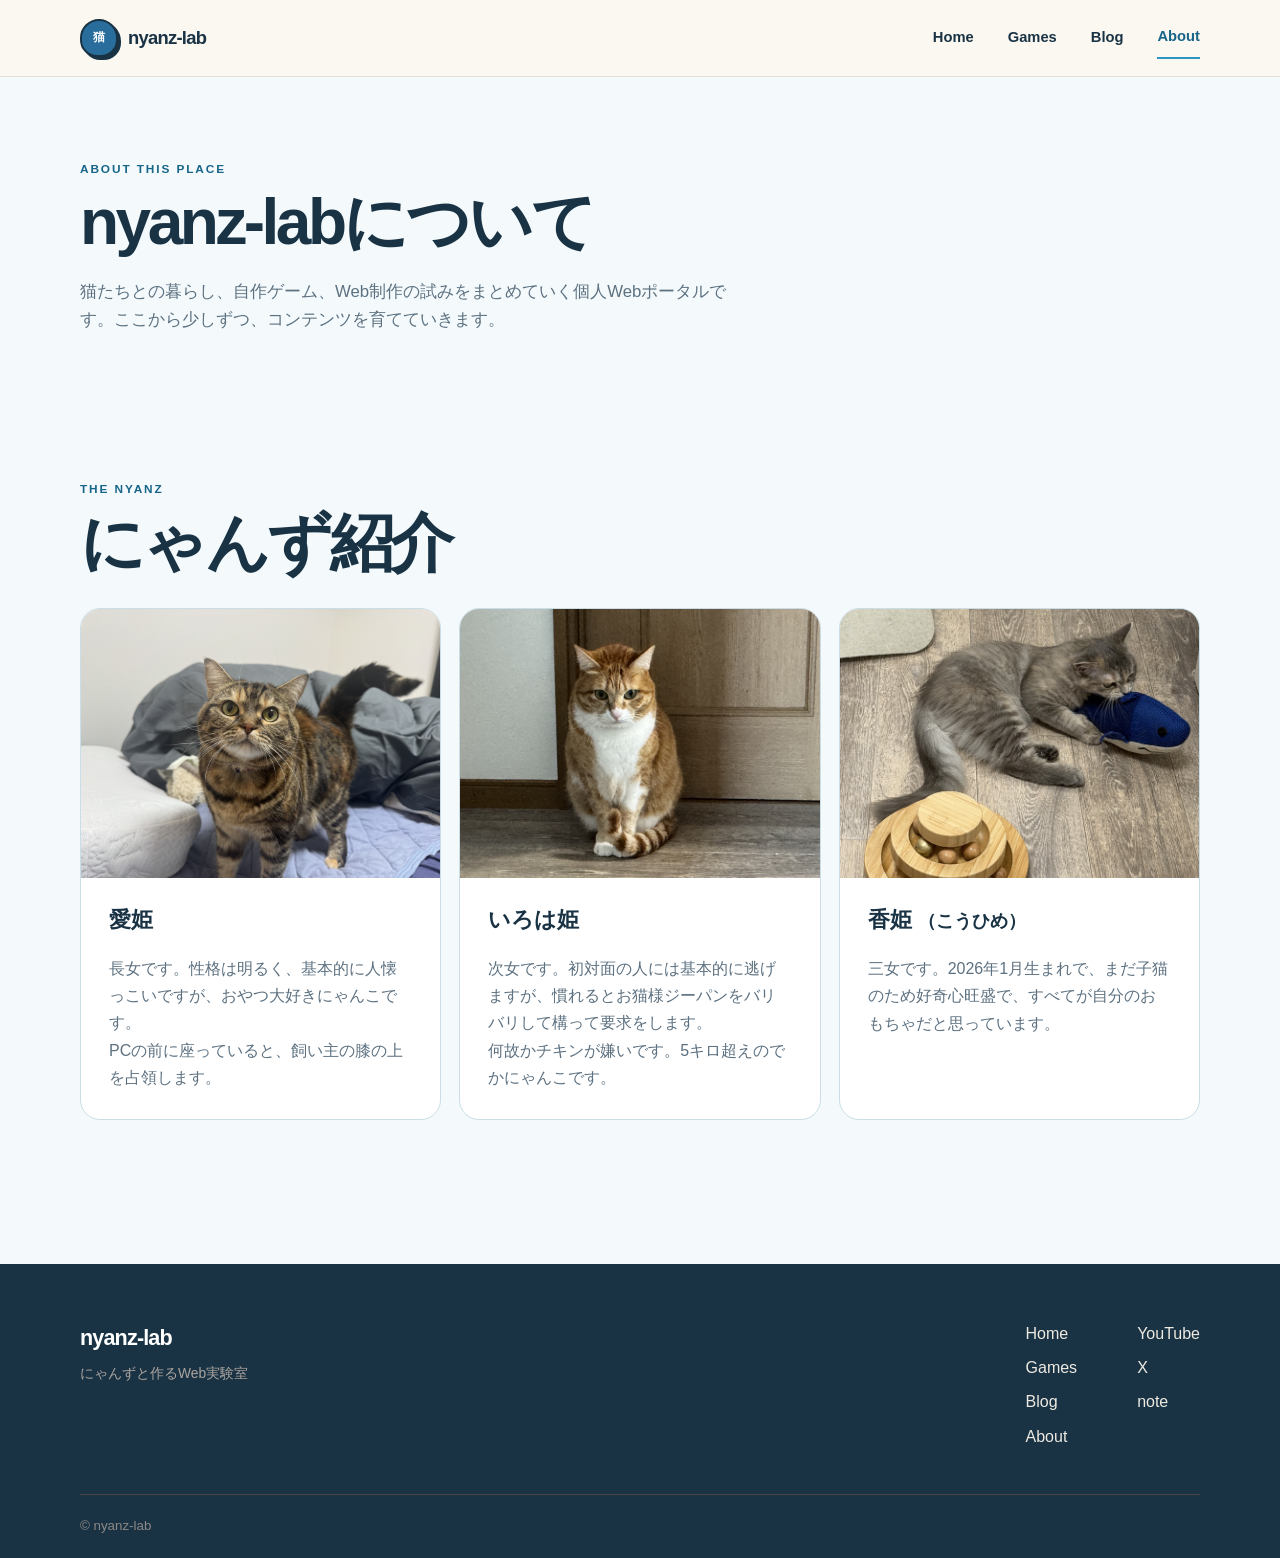
==== about/index.html @ 1f0c1e99 "Initial commit" ====
<!doctype html>
<html lang="ja">
    <head>
        <meta charset="utf-8" />
        <meta name="viewport" content="width=device-width, initial-scale=1" />
        <meta
            name="description"
            content="個人Webポータルnyanz-labと、愛姫・いろは姫・香姫を紹介するページです。"
        />
        <title>About | nyanz-lab</title>
        <link rel="icon" href="/favicon.ico" sizes="any" />
        <link rel="stylesheet" href="/assets/css/common.css" />
        <script src="/assets/js/common.js" defer></script>
    </head>
    <body>
        <a class="skip-link" href="#main-content">本文へ移動</a>
        <header class="site-header">
            <div class="header-inner">
                <a class="site-brand" href="/" aria-label="nyanz-lab ホーム"
                    ><span class="brand-mark" aria-hidden="true">猫</span><span>nyanz-lab</span></a
                >
                <nav class="main-nav" aria-label="メインナビゲーション">
                    <a href="/">Home</a><a href="/games/">Games</a><a href="/blog/">Blog</a
                    ><a href="/about/" aria-current="page">About</a>
                </nav>
            </div>
        </header>
        <main id="main-content">
            <header class="page-hero">
                <p class="eyebrow">About this place</p>
                <h1>nyanz-labについて</h1>
                <p>
                    猫たちとの暮らし、自作ゲーム、Web制作の試みをまとめていく個人Webポータルです。ここから少しずつ、コンテンツを育てていきます。
                </p>
            </header>
            <section class="content-section" aria-labelledby="cats-title">
                <div class="section-heading">
                    <div>
                        <p class="eyebrow">The nyanz</p>
                        <h2 id="cats-title">にゃんず紹介</h2>
                    </div>
                </div>
                <div class="card-grid">
                    <article class="cat-card">
                        <figure class="cat-photo">
                            <img
                                src="/assets/images/cats/megohime.png"
                                alt="ベッドの上に立つ愛姫"
                                width="1000"
                                height="750"
                                loading="lazy"
                                decoding="async"
                            />
                        </figure>
                        <div class="cat-card-body">
                            <h3>愛姫</h3>
                            <p>
                                長女です。性格は明るく、基本的に人懐っこいですが、おやつ大好きにゃんこです。<br />
                                PCの前に座っていると、飼い主の膝の上を占領します。
                            </p>
                        </div>
                    </article>
                    <article class="cat-card">
                        <figure class="cat-photo">
                            <img
                                src="/assets/images/cats/irohahime.png"
                                alt="ドアの前に座るいろは姫"
                                width="1000"
                                height="750"
                                loading="lazy"
                                decoding="async"
                            />
                        </figure>
                        <div class="cat-card-body">
                            <h3>いろは姫</h3>
                            <p>
                                次女です。初対面の人には基本的に逃げますが、慣れるとお猫様ジーパンをバリバリして構って要求をします。<br />
                                何故かチキンが嫌いです。5キロ超えのでかにゃんこです。
                            </p>
                        </div>
                    </article>
                    <article class="cat-card">
                        <figure class="cat-photo">
                            <img
                                src="/assets/images/cats/kouhime.png"
                                alt="おもちゃで遊ぶ香姫"
                                width="750"
                                height="1000"
                                loading="lazy"
                                decoding="async"
                            />
                        </figure>
                        <div class="cat-card-body">
                            <h3>香姫 <small>（こうひめ）</small></h3>
                            <p>
                                三女です。2026年1月生まれで、まだ子猫のため好奇心旺盛で、すべてが自分のおもちゃだと思っています。
                            </p>
                        </div>
                    </article>
                </div>
            </section>
        </main>
        <footer class="site-footer">
            <div class="footer-inner">
                <div>
                    <a class="footer-brand" href="/">nyanz-lab</a>
                    <p>にゃんずと作るWeb実験室</p>
                </div>
                <nav class="footer-nav" aria-label="フッターナビゲーション">
                    <a href="/">Home</a><a href="/games/">Games</a><a href="/blog/">Blog</a
                    ><a href="/about/">About</a>
                </nav>
                <nav class="footer-social" aria-label="ソーシャルリンク">
                    <a data-social="youtube" aria-disabled="true">YouTube</a
                    ><a data-social="x" aria-disabled="true">X</a
                    ><a data-social="note" aria-disabled="true">note</a>
                </nav>
            </div>
            <p class="copyright"><small>© nyanz-lab</small></p>
        </footer>
    </body>
</html>
---- assets/css/common.css ----
:root {
    --ink: #193345;
    --muted: #5d7180;
    --paper: #f4fafc;
    --surface: #ffffff;
    --surface-warm: #e8f5fa;
    --line: #cbdde6;
    --accent: #2d95c4;
    --accent-dark: #176589;
    --blue: #286d9b;
    --sky: #9edcf2;
    --radius-sm: 10px;
    --radius: 20px;
    --shadow: 0 20px 60px rgba(61, 46, 37, 0.1);
    --content: min(1120px, calc(100% - 40px));
}

* { box-sizing: border-box; }

html { scroll-behavior: smooth; }

body {
    margin: 0;
    color: var(--ink);
    background: var(--paper);
    font-family: 'Hiragino Sans', 'Yu Gothic', 'Meiryo', sans-serif;
    line-height: 1.7;
}

a { color: inherit; }
img { max-width: 100%; }

.skip-link {
    position: fixed;
    z-index: 100;
    top: 8px;
    left: 8px;
    padding: 8px 14px;
    color: #fff;
    background: var(--ink);
    transform: translateY(-150%);
}

.skip-link:focus { transform: translateY(0); }

.site-header {
    position: relative;
    z-index: 10;
    border-bottom: 1px solid rgba(221, 213, 200, 0.7);
    background: rgba(251, 248, 241, 0.94);
}

.header-inner,
.footer-inner {
    width: var(--content);
    margin: 0 auto;
}

.header-inner {
    display: flex;
    min-height: 76px;
    align-items: center;
    justify-content: space-between;
    gap: 28px;
}

.site-brand,
.footer-brand {
    text-decoration: none;
    font-weight: 900;
    letter-spacing: -0.04em;
}

.site-brand { display: flex; align-items: center; gap: 10px; font-size: 1.15rem; }

.brand-mark {
    display: grid;
    width: 38px;
    height: 38px;
    place-items: center;
    border: 2px solid var(--ink);
    border-radius: 50% 50% 45% 45%;
    color: #fff;
    background: var(--blue);
    font-size: 0.78rem;
    box-shadow: 3px 3px 0 var(--ink);
}

.main-nav { display: flex; align-items: center; gap: clamp(16px, 3vw, 34px); }
.main-nav a { padding: 7px 0; text-decoration: none; font-size: 0.92rem; font-weight: 700; }
.main-nav a[aria-current='page'] { border-bottom: 2px solid var(--accent); color: var(--accent-dark); }

.hero {
    position: relative;
    display: grid;
    grid-template-columns: 1.08fr 0.92fr;
    width: var(--content);
    min-height: 610px;
    margin: 0 auto;
    align-items: center;
    gap: clamp(36px, 7vw, 90px);
    padding: 76px 0 88px;
}

.hero::before {
    position: absolute;
    z-index: -1;
    top: 10%;
    left: -16%;
    width: 360px;
    height: 360px;
    border-radius: 50%;
    background: rgba(158, 220, 242, 0.28);
    content: '';
    filter: blur(2px);
}

.eyebrow {
    margin: 0 0 8px;
    color: var(--accent-dark);
    font-size: 0.74rem;
    font-weight: 900;
    letter-spacing: 0.16em;
    text-transform: uppercase;
}

.hero h1 {
    margin: 0;
    font-size: clamp(3rem, 7.3vw, 6.6rem);
    line-height: 1.04;
    letter-spacing: -0.07em;
}

.hero h1 span { color: var(--accent); }
.hero-lead { max-width: 650px; margin: 28px 0 0; color: var(--muted); font-size: 1.05rem; }
.hero-actions { display: flex; align-items: center; gap: 24px; margin-top: 34px; }

.button {
    display: inline-flex;
    min-height: 48px;
    align-items: center;
    justify-content: center;
    padding: 10px 22px;
    border: 2px solid var(--ink);
    border-radius: 999px;
    text-decoration: none;
    font-weight: 800;
}

.button-primary { color: #fff; background: var(--blue); box-shadow: 4px 4px 0 var(--ink); }
.button-primary:hover { background: var(--accent-dark); }
.button-primary:active { transform: translate(2px, 2px); box-shadow: 2px 2px 0 var(--ink); }
.text-link { font-weight: 800; text-underline-offset: 4px; }
.text-link:hover { color: var(--accent-dark); }

.hero-visual { position: relative; min-height: 390px; }

.lab-window {
    position: absolute;
    inset: 35px 14px 35px 20px;
    overflow: hidden;
    padding: 17px;
    border: 2px solid var(--ink);
    border-radius: 30px;
    background: var(--surface);
    box-shadow: 13px 13px 0 var(--sky);
    transform: rotate(2deg);
}

.window-dot { display: inline-block; width: 10px; height: 10px; margin-right: 5px; border-radius: 50%; background: var(--line); }
.window-dot:first-child { background: var(--accent); }
.window-dot:nth-child(2) { background: var(--sky); }
.window-dot:nth-child(3) { background: var(--blue); }

.lab-code {
    display: grid;
    height: calc(100% - 24px);
    place-items: center;
    align-content: center;
    gap: 12px;
    border-radius: 18px;
    color: #dff5ff;
    background: #183d57;
    font-family: Consolas, monospace;
}

.lab-code strong { font-size: clamp(4.8rem, 11vw, 8.5rem); line-height: 1; }
.orbit { position: absolute; z-index: 2; padding: 5px 12px; border: 2px solid var(--ink); border-radius: 999px; background: var(--paper); font-size: 0.7rem; font-weight: 900; }
.orbit-one { top: 10px; right: 10%; transform: rotate(6deg); }
.orbit-two { bottom: 4px; left: 5%; transform: rotate(-7deg); }
.orbit-three { right: -7px; bottom: 65px; transform: rotate(7deg); }

.content-section { width: var(--content); margin: 0 auto; padding: 80px 0; }
.section-heading { display: flex; align-items: end; justify-content: space-between; gap: 20px; margin-bottom: 30px; }
.section-heading h2, .info-panel h2, .page-hero h1 { margin: 0; font-size: clamp(2.1rem, 5vw, 4rem); line-height: 1.1; letter-spacing: -0.055em; }

.featured-card {
    display: grid;
    overflow: hidden;
    grid-template-columns: minmax(0, 1.18fr) minmax(300px, 0.82fr);
    border: 1px solid var(--line);
    border-radius: var(--radius);
    background: var(--surface);
    box-shadow: var(--shadow);
}

.featured-image { min-height: 430px; overflow: hidden; background: var(--surface-warm); }
.featured-image img { display: block; width: 100%; height: 100%; object-fit: cover; transition: transform 240ms ease; }
.featured-image:hover img { transform: scale(1.025); }
.featured-copy { display: flex; flex-direction: column; align-items: flex-start; justify-content: center; padding: clamp(30px, 6vw, 68px); }
.card-label { color: var(--blue); font-size: 0.72rem; font-weight: 900; letter-spacing: 0.12em; text-transform: uppercase; }
.featured-copy h3 { margin: 4px 0 12px; font-size: clamp(1.8rem, 4vw, 3rem); line-height: 1.2; }
.featured-copy p:not(.card-label) { margin: 0 0 26px; color: var(--muted); }

.two-column { display: grid; grid-template-columns: 1fr 1fr; gap: 22px; }
.info-panel { position: relative; min-height: 300px; padding: clamp(28px, 5vw, 52px); border: 1px solid var(--line); border-radius: var(--radius); }
.info-panel p:not(.eyebrow) { max-width: 440px; color: var(--muted); }
.blog-panel { background: var(--surface-warm); }
.about-panel { color: #fff; background: var(--blue); }
.about-panel .eyebrow, .about-panel p:not(.eyebrow) { color: #e3f5fc; }
.panel-link { position: absolute; inset: 0; border-radius: inherit; }
.panel-link:focus-visible { outline: 3px solid var(--accent-dark); outline-offset: 4px; }
.status-badge { display: inline-block; margin-top: 10px; padding: 5px 12px; border: 1px solid var(--ink); border-radius: 999px; font-size: 0.72rem; font-weight: 900; text-transform: uppercase; }

.social-grid { display: grid; grid-template-columns: repeat(3, 1fr); gap: 16px; }
.social-card { display: grid; grid-template-columns: auto 1fr auto; align-items: center; gap: 16px; min-height: 116px; padding: 20px; border: 1px solid var(--line); border-radius: var(--radius-sm); background: var(--surface); text-decoration: none; }
.social-card:not([aria-disabled='true']):hover { border-color: var(--accent); transform: translateY(-2px); box-shadow: var(--shadow); }
.social-card[aria-disabled='true'] { cursor: default; }
.social-icon { display: grid; width: 44px; height: 44px; place-items: center; border-radius: 50%; color: #fff; background: var(--blue); font-weight: 900; }
.social-icon-x { background: var(--ink); }
.social-icon-note { color: var(--ink); background: var(--sky); font-size: 1.35rem; }
.social-card strong, .social-card small { display: block; }
.social-card small { margin-top: 2px; color: var(--muted); }
.social-state { color: var(--muted); font-size: 0.72rem; }

.page-hero { width: var(--content); margin: 0 auto; padding: 82px 0 48px; }
.page-hero p:not(.eyebrow) { max-width: 680px; margin-top: 20px; color: var(--muted); font-size: 1.05rem; }
.card-grid { display: grid; grid-template-columns: repeat(3, 1fr); gap: 18px; }
.game-list .featured-card { margin-bottom: 24px; }
.placeholder-card { min-height: 210px; padding: 28px; border: 1px dashed #bcb2a2; border-radius: var(--radius); color: var(--muted); background: rgba(255, 255, 255, 0.45); }
.placeholder-card h3 { margin-top: 0; color: var(--ink); }
.cat-card { overflow: hidden; border: 1px solid var(--line); border-radius: var(--radius); background: var(--surface); }
.cat-photo { aspect-ratio: 4 / 3; margin: 0; overflow: hidden; background: var(--surface-warm); }
.cat-photo img { display: block; width: 100%; height: 100%; object-fit: cover; }
.cat-card:last-child .cat-photo img { object-position: center 58%; }
.cat-card-body { padding: 24px 28px 28px; }
.cat-card h3 { margin: 0; font-size: 1.35rem; }
.cat-card p { margin-bottom: 0; color: var(--muted); }
.coming-soon { min-height: 44vh; }

.site-footer { margin-top: 64px; padding: 56px 0 20px; color: #eeeae1; background: var(--ink); }
.footer-inner { display: grid; grid-template-columns: 1fr auto auto; align-items: start; gap: 60px; }
.footer-brand { color: #fff; font-size: 1.35rem; }
.footer-inner p { margin: 5px 0 0; color: #ada59f; font-size: 0.86rem; }
.footer-nav, .footer-social { display: grid; gap: 7px; }
.footer-nav a, .footer-social a { text-decoration: none; }
.footer-nav a:hover, .footer-social a:not([aria-disabled='true']):hover { color: var(--sky); }
.footer-social a[aria-disabled='true'] { color: #8e8884; cursor: default; }
.copyright { width: var(--content); margin: 44px auto 0; padding-top: 16px; border-top: 1px solid #4a4441; color: #8e8884; }

a:focus-visible, button:focus-visible { outline: 3px solid var(--accent-dark); outline-offset: 4px; }

@media (max-width: 820px) {
    :root { --content: min(100% - 28px, 660px); }
    .hero { grid-template-columns: 1fr; padding-top: 56px; }
    .hero-visual { min-height: 340px; }
    .featured-card { grid-template-columns: 1fr; }
    .featured-image { min-height: 300px; max-height: 440px; }
    .two-column, .social-grid { grid-template-columns: 1fr; }
    .info-panel { min-height: 260px; }
    .card-grid { grid-template-columns: 1fr; }
    .footer-inner { grid-template-columns: 1fr 1fr; }
    .footer-inner > div { grid-column: 1 / -1; }
}

@media (max-width: 560px) {
    .header-inner { min-height: auto; align-items: flex-start; flex-direction: column; gap: 10px; padding: 14px 0 10px; }
    .main-nav { width: 100%; justify-content: space-between; gap: 10px; overflow-x: auto; }
    .main-nav a { font-size: 0.84rem; }
    .hero { min-height: auto; padding: 54px 0 64px; }
    .hero h1 { font-size: clamp(2.75rem, 15vw, 4.3rem); }
    .hero-actions { align-items: flex-start; flex-direction: column; }
    .hero-visual { min-height: 280px; }
    .lab-window { inset: 20px 8px 25px; }
    .content-section { padding: 58px 0; }
    .section-heading { align-items: flex-start; flex-direction: column; }
    .featured-image { min-height: 240px; }
    .featured-copy { padding: 26px 22px 32px; }
    .social-card { grid-template-columns: auto 1fr; }
    .social-state { grid-column: 2; }
    .footer-inner { gap: 32px; }
}

@media (prefers-reduced-motion: reduce) {
    html { scroll-behavior: auto; }
    *, *::before, *::after { transition-duration: 0.01ms !important; }
}
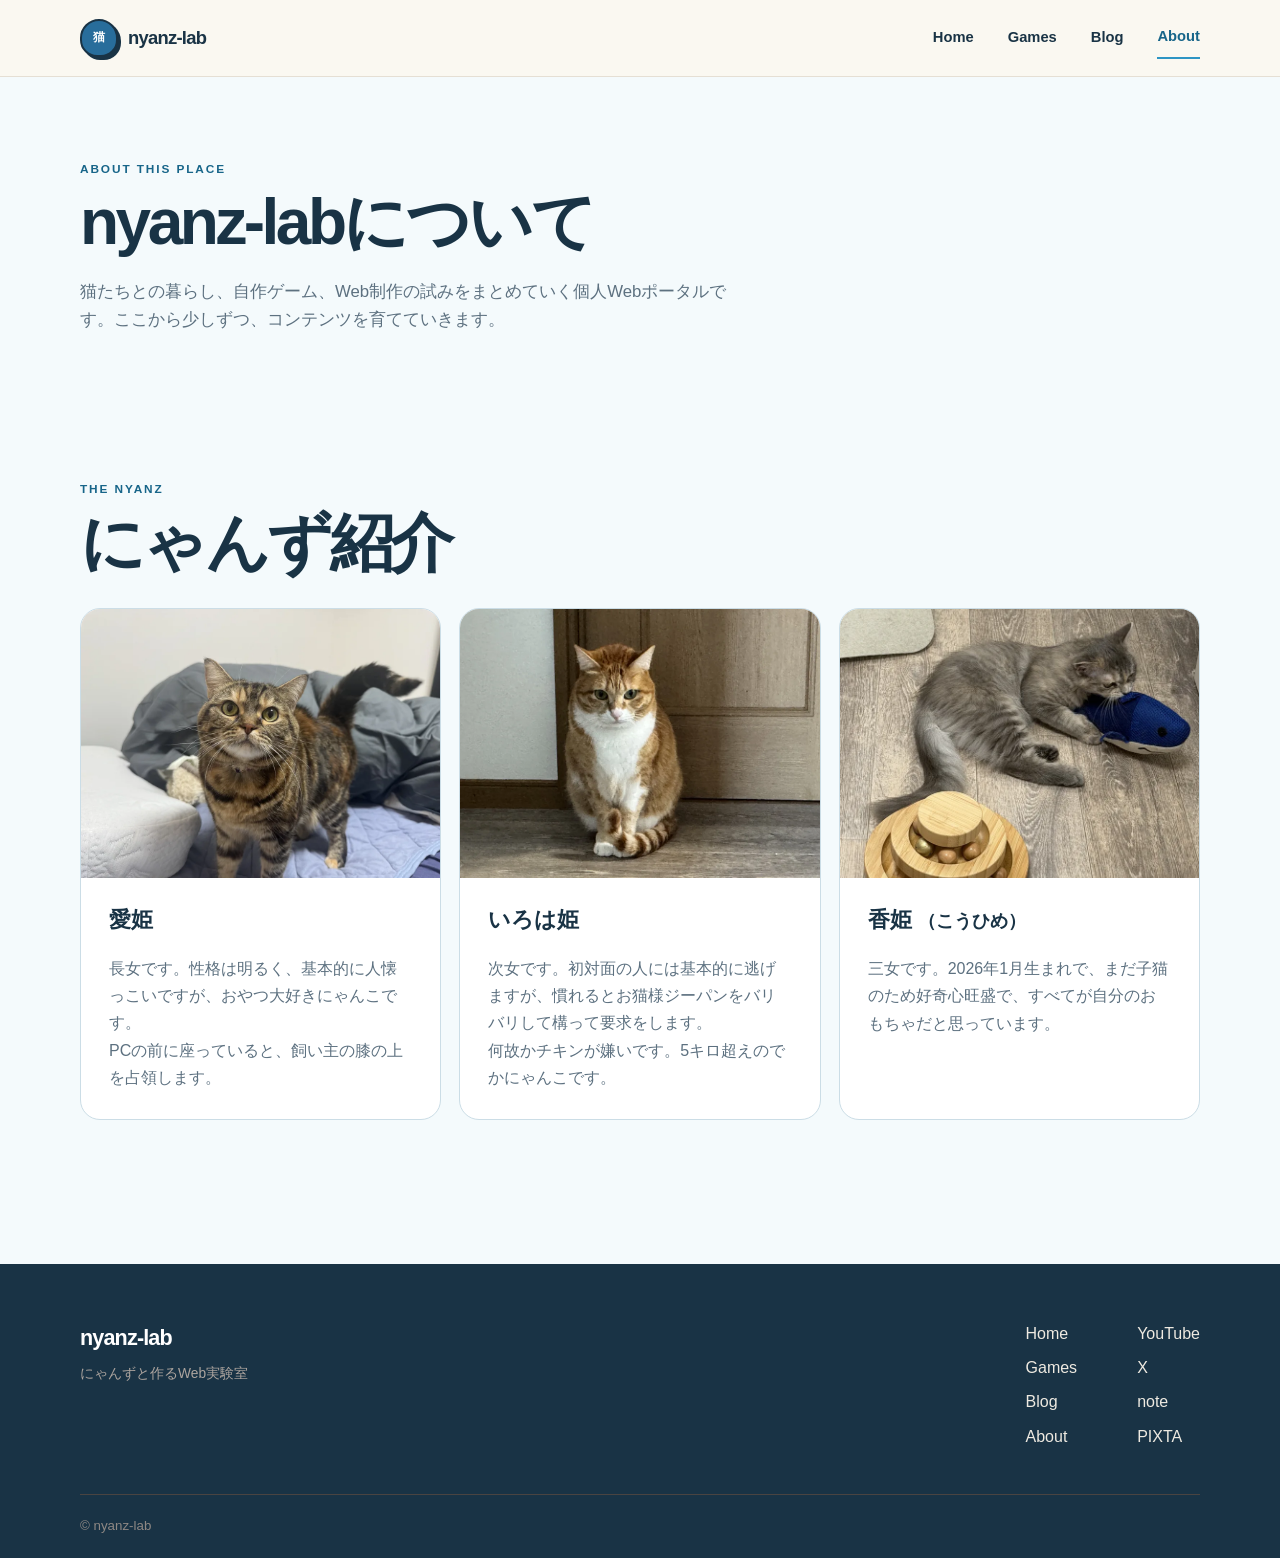
==== commit d96d9349: "SEO設定を実施" ====
--- a/about/index.html
+++ b/about/index.html
@@ -7,7 +7,23 @@
             name="description"
             content="個人Webポータルnyanz-labと、愛姫・いろは姫・香姫を紹介するページです。"
         />
-        <title>About | nyanz-lab</title>
+        <meta name="robots" content="index, follow, max-image-preview:large" />
+        <title>nyanz-labについて | 愛姫・いろは姫・香姫</title>
+        <link rel="canonical" href="https://nyanz-lab.sakura.ne.jp/about/" />
+        <meta property="og:locale" content="ja_JP" />
+        <meta property="og:type" content="website" />
+        <meta property="og:site_name" content="nyanz-lab" />
+        <meta property="og:title" content="nyanz-labについて | 愛姫・いろは姫・香姫" />
+        <meta property="og:description" content="個人Webポータルnyanz-labと、愛姫・いろは姫・香姫を紹介します。" />
+        <meta property="og:url" content="https://nyanz-lab.sakura.ne.jp/about/" />
+        <meta property="og:image" content="https://nyanz-lab.sakura.ne.jp/assets/images/og/nyanz-lab.jpg" />
+        <meta property="og:image:width" content="1200" />
+        <meta property="og:image:height" content="630" />
+        <meta property="og:image:alt" content="香姫の写真" />
+        <meta name="twitter:card" content="summary_large_image" />
+        <meta name="twitter:title" content="nyanz-labについて | 愛姫・いろは姫・香姫" />
+        <meta name="twitter:description" content="個人Webポータルnyanz-labと、愛姫・いろは姫・香姫を紹介します。" />
+        <meta name="twitter:image" content="https://nyanz-lab.sakura.ne.jp/assets/images/og/nyanz-lab.jpg" />
         <link rel="icon" href="/favicon.ico" sizes="any" />
         <link rel="stylesheet" href="/assets/css/common.css" />
         <script src="/assets/js/common.js" defer></script>
@@ -44,7 +60,7 @@
                     <article class="cat-card">
                         <figure class="cat-photo">
                             <img
-                                src="/assets/images/cats/megohime.png"
+                                src="/assets/images/cats/megohime.webp"
                                 alt="ベッドの上に立つ愛姫"
                                 width="1000"
                                 height="750"
@@ -63,7 +79,7 @@
                     <article class="cat-card">
                         <figure class="cat-photo">
                             <img
-                                src="/assets/images/cats/irohahime.png"
+                                src="/assets/images/cats/irohahime.webp"
                                 alt="ドアの前に座るいろは姫"
                                 width="1000"
                                 height="750"
@@ -82,7 +98,7 @@
                     <article class="cat-card">
                         <figure class="cat-photo">
                             <img
-                                src="/assets/images/cats/kouhime.png"
+                                src="/assets/images/cats/kouhime.webp"
                                 alt="おもちゃで遊ぶ香姫"
                                 width="750"
                                 height="1000"
@@ -114,6 +130,7 @@
                     <a data-social="youtube" aria-disabled="true">YouTube</a
                     ><a data-social="x" aria-disabled="true">X</a
                     ><a data-social="note" aria-disabled="true">note</a>
+                    <a data-social="pixta" aria-disabled="true">PIXTA</a>
                 </nav>
             </div>
             <p class="copyright"><small>© nyanz-lab</small></p>
